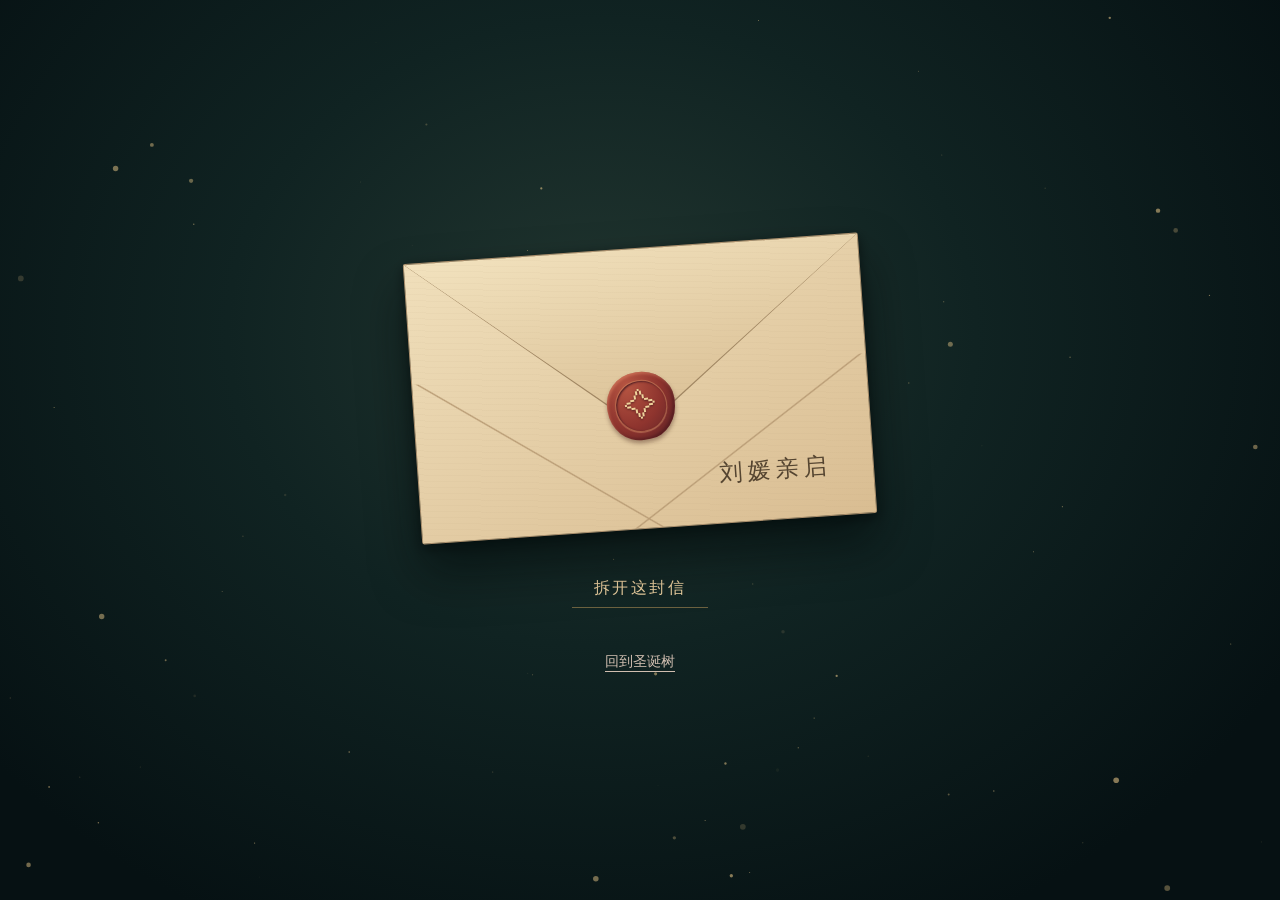
==== winter-letter.html @ 14ad2ff0 "Refine the classic particle tree and add a rare winter letter" ====
<!doctype html>
<html lang="zh-CN">
<head>
  <meta charset="utf-8">
  <meta name="viewport" content="width=device-width, initial-scale=1">
  <meta name="theme-color" content="#0a1717">
  <meta name="robots" content="noindex, nofollow">
  <title>藏在树梢的信</title>
  <link rel="icon" href="data:,">
  <style>
    :root {
      color-scheme: dark;
      --serif: "Songti SC", "STSong", "Noto Serif CJK SC", SimSun, Georgia, serif;
      --sans: system-ui, "Microsoft YaHei", sans-serif;
      --gold: #dfbc7b;
    }
    *, *::before, *::after { box-sizing: border-box; }
    body {
      margin: 0;
      color: #eee3c9;
      background: radial-gradient(ellipse at 47% 37%, #223630 0%, #102322 39%, #061113 83%);
      font-family: var(--sans);
    }
    #starlight { position: fixed; inset: 0; width: 100%; height: 100%; pointer-events: none; }
    main {
      position: relative;
      min-height: 100vh;
      min-height: 100svh;
      display: flex;
      flex-direction: column;
      align-items: center;
      justify-content: center;
      gap: clamp(1.4rem, 4vh, 2.5rem);
      padding: max(2.5rem, env(safe-area-inset-top)) 1.25rem max(1.5rem, env(safe-area-inset-bottom));
    }
    details { position: relative; width: min(100%, 32rem); }
    summary {
      display: block;
      width: 100%;
      list-style: none;
      cursor: pointer;
      -webkit-tap-highlight-color: transparent;
      touch-action: manipulation;
    }
    summary::-webkit-details-marker { display: none; }
    summary:focus-visible, .back:focus-visible { outline: 2px solid #f4d295; outline-offset: .4rem; border-radius: .3rem; }
    .parcel { display: grid; justify-items: center; gap: 2.5rem; padding-top: .7rem; }
    .envelope-art {
      position: relative;
      display: block;
      width: min(91%, 28.5rem);
      aspect-ratio: 1.62;
      transform: rotate(-4deg);
      background: linear-gradient(143deg, #e1c89d, #c0a071);
      border: 1px solid #ad906d;
      border-radius: .14rem;
      box-shadow: 0 1.8rem 3rem #02080894, 0 .25rem .75rem #030b0b7d;
      transition: transform .35s ease, box-shadow .35s ease;
      isolation: isolate;
    }
    summary:hover .envelope-art, summary:focus-visible .envelope-art {
      transform: translateY(-.25rem) rotate(-2deg);
      box-shadow: 0 2.3rem 3.3rem #02080891, 0 0 2rem #eac17b14;
    }
    .envelope-art::before {
      content: "";
      position: absolute;
      inset: 0;
      background:
        linear-gradient(34deg, transparent 49.5%, #b99c75 50%, transparent 50.5%) 0 100%/54% 57% no-repeat,
        linear-gradient(-34deg, transparent 49.5%, #b99c75 50%, transparent 50.5%) 100% 100%/54% 57% no-repeat,
        linear-gradient(154deg,#f0dfbb,#d9bd92);
    }
    .envelope-art::after, .paper::after {
      content: "";
      position: absolute;
      inset: 0;
      pointer-events: none;
      opacity: .25;
      background: repeating-linear-gradient(5deg, transparent 0 2px, #a58d6933 2px 3px, transparent 3px 6px);
    }
    .flap {
      position: absolute;
      inset: 0 0 35%;
      background: #a08662;
      clip-path: polygon(0 0, 100% 0, 50% 100%);
    }
    .flap::after {
      content: "";
      position: absolute;
      inset: 0 0 2px;
      clip-path: polygon(0 0, 100% 0, 50% 100%);
      background: linear-gradient(169deg,#f2e2be,#d8bd92 91%);
    }
    .seal {
      position: absolute;
      z-index: 1;
      left: 50%;
      top: 56%;
      transform: translate(-50%,-50%) rotate(-5deg);
      display: grid;
      place-items: center;
      width: 15%;
      aspect-ratio: 1;
      border-radius: 47% 50% 44% 46% / 47% 45% 52% 49%;
      background: radial-gradient(ellipse at 33% 18%,#b65542,#8e342e 53%,#632427 88%);
      box-shadow: inset 1px 2px 3px #f49a7470, inset -2px -2px 3px #4a171c99, 0 3px 4px #50312475;
    }
    .seal::before {
      content: "";
      position: absolute;
      inset: 12%;
      border-radius: 50%;
      border: 1px solid #d798696f;
      box-shadow: inset 1px 1px 2px #4d1d22, 0 1px 1px #d8916d88;
    }
    .seal::after {
      content: "✧";
      color: #efd29b;
      font: 2rem/1 Georgia, serif;
      text-shadow: 0 1px 2px #582222;
    }
    .addressee {
      position: absolute;
      right: 9%;
      bottom: 12%;
      color: #544430;
      font: 500 clamp(1.05rem, 4vw, 1.45rem)/1.4 var(--serif);
      letter-spacing: .22em;
    }
    .invitation {
      padding: .5rem 1.35rem;
      border-bottom: 1px solid #be995b88;
      color: #edd1a1;
      font-size: 1rem;
      letter-spacing: .16em;
    }
    .fold-again { display: none; }
    details[open] .parcel { display: none; }
    details[open] summary {
      position: absolute;
      z-index: 2;
      top: .65rem;
      right: .65rem;
      width: auto;
      padding: .6rem .7rem;
      color: #746242;
      font-size: .84rem;
    }
    details[open] summary:focus-visible { outline-color: #865d39; }
    details[open] .fold-again { display: inline; }
    .paper {
      position: relative;
      padding: clamp(2.4rem, 8vw, 3.85rem) clamp(1.4rem, 7vw, 3.2rem) 2.3rem;
      background: linear-gradient(122deg,#f7efdb,#ecdfbd);
      border: 1px solid #e6d1a9;
      box-shadow: 0 1.4rem 3.5rem #020a0a99;
      color: #403b31;
      font: 1.04rem/1.95 var(--serif);
    }
    details[open] .paper { animation: unfold .5s ease-out both; }
    .paper::before {
      content: "";
      position: absolute;
      inset: .48rem;
      pointer-events: none;
      border: 1px solid #baa2715e;
    }
    .paper > * { position: relative; z-index: 1; }
    h1 { margin: 0 0 1rem; font: 600 clamp(1.4rem,5vw,1.9rem)/1.5 var(--serif); }
    .paper p { margin: .9rem 0; }
    .paper .confession {
      margin: 1.3rem 0;
      color: #8b3433;
      font-size: clamp(1.65rem,6vw,2.2rem);
      font-weight: 600;
      letter-spacing: .08em;
    }
    .paper .closing { margin: 1rem 0 .1rem; text-align: right; color: #6a5842; }
    .back { padding: .5rem .6rem; color: #d0beb0; text-underline-offset: .32em; font-size: .9rem; }
    .back:hover { color: #f6dbad; }
    @keyframes unfold {
      from { opacity: 0; transform: translateY(.8rem) rotate(-1.4deg); }
      to { opacity: 1; transform: none; }
    }
    @media (max-width: 440px) {
      main { padding-inline: 1rem; }
      .seal::after { font-size: 1.6rem; }
    }
    @media (prefers-reduced-motion: reduce) {
      *, *::before, *::after { animation: none !important; transition: none !important; }
    }
  </style>
</head>
<body>
  <canvas id="starlight" aria-hidden="true"></canvas>
  <main>
    <details id="envelope">
      <summary id="open-letter">
        <span class="parcel">
          <span class="envelope-art" aria-hidden="true">
            <span class="flap"></span>
            <span class="seal"></span>
            <span class="addressee">刘媛亲启</span>
          </span>
          <span class="invitation">拆开这封信</span>
        </span>
        <span class="fold-again">收好信纸</span>
      </summary>
      <article id="letter" class="paper" aria-labelledby="salutation">
        <h1 id="salutation">刘媛，</h1>
        <p>要是今年能许一个小愿望，我想和你一起去看灯。天刚暗就出门，沿着亮起来的那条路慢慢走。</p>
        <p>其实去哪条街都好。我最期待的，是转过头时正好能看见你。</p>
        <p class="confession">我喜欢你。</p>
        <p>这句话藏在树上有一会儿了。很高兴，今晚拆开它的人是你。</p>
        <p class="closing">圣诞快乐。</p>
      </article>
    </details>
    <a class="back" href="./#tree">回到圣诞树</a>
  </main>
  <script>
    (() => {
      const canvas = document.getElementById("starlight");
      const ink = canvas.getContext("2d");
      if (!ink) return;
      const motion = matchMedia("(prefers-reduced-motion: reduce)");
      let width, height, frame, last = -100, time = 0;
      const beads = Array.from({ length: 80 }, () => ({
        x: Math.random(), y: Math.random(), radius: .5 + Math.random() ** 3 * 2.5,
        phase: Math.random() * Math.PI * 2, drift: .5 + Math.random() * .5
      }));
      function draw(now) {
        frame = 0;
        if (now - last >= 32 || motion.matches) {
          time += motion.matches ? 0 : Math.min((now - last) / 1000, .05);
          last = now;
          ink.clearRect(0, 0, width, height);
          ink.fillStyle = "#f3cf8e";
          for (const bead of beads) {
            const x = bead.x * width + Math.sin(time * .14 + bead.phase) * 9;
            const y = ((bead.y + time * .005 * bead.drift) % 1) * height;
            ink.globalAlpha = .3 + .25 * Math.sin(time * .8 + bead.phase);
            ink.beginPath();
            ink.arc(x, y, bead.radius, 0, Math.PI * 2);
            ink.fill();
          }
          ink.globalAlpha = 1;
        }
        if (!motion.matches && !document.hidden) frame = requestAnimationFrame(draw);
      }
      function resize() {
        if (frame) cancelAnimationFrame(frame);
        width = canvas.clientWidth;
        height = canvas.clientHeight;
        const scale = Math.min(1.75, devicePixelRatio || 1);
        canvas.width = Math.round(width * scale);
        canvas.height = Math.round(height * scale);
        ink.setTransform(scale, 0, 0, scale, 0, 0);
        last = -100;
        draw(performance.now());
      }
      window.addEventListener("resize", resize);
      motion.addEventListener?.("change", resize);
      document.addEventListener("visibilitychange", resize);
      resize();
    })();
  </script>
</body>
</html>
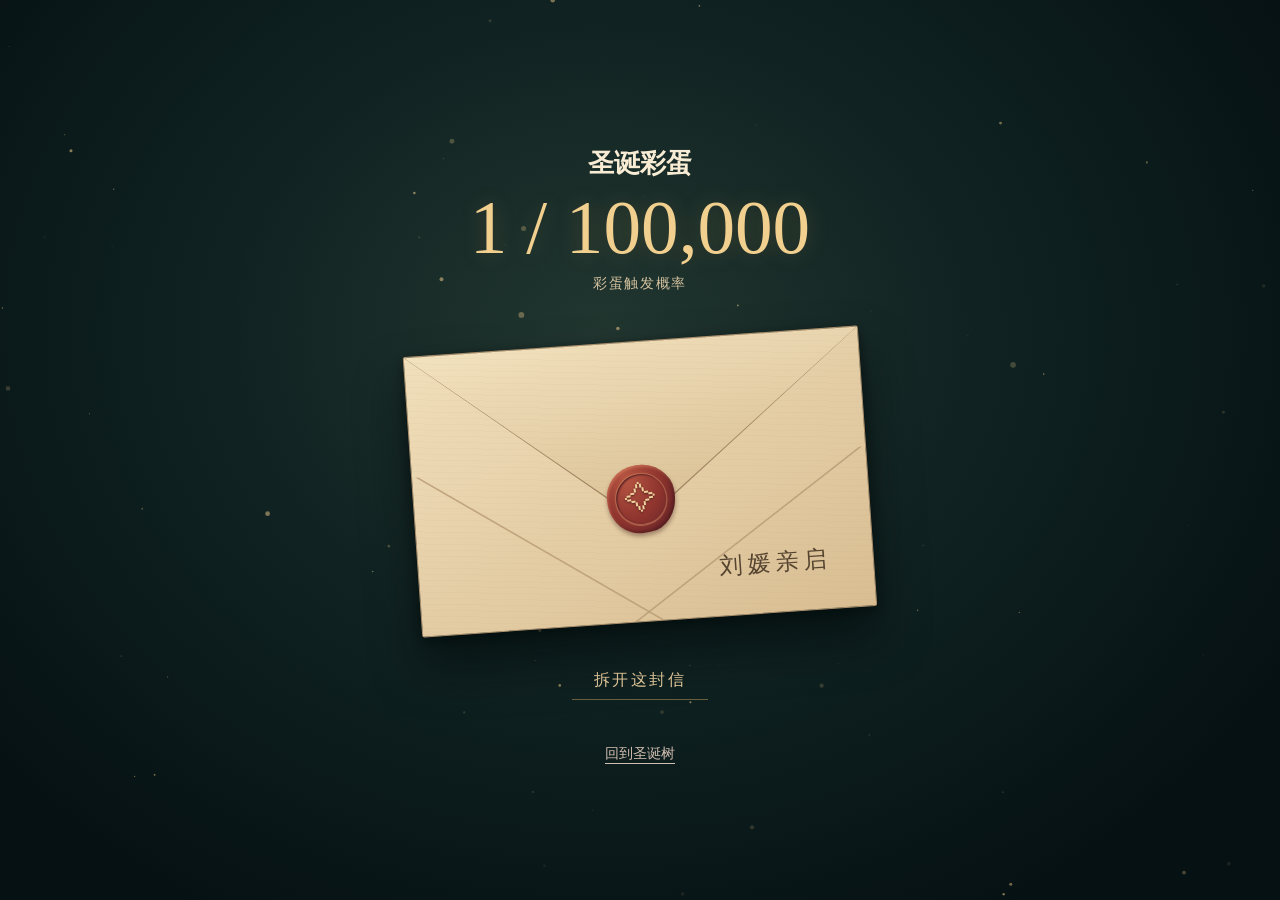
==== commit 046140b3: "Reveal the one-in-100,000 odds when the winter letter is drawn" ====
--- a/winter-letter.html
+++ b/winter-letter.html
@@ -34,6 +34,22 @@
       padding: max(2.5rem, env(safe-area-inset-top)) 1.25rem max(1.5rem, env(safe-area-inset-bottom));
     }
     details { position: relative; width: min(100%, 32rem); }
+    .draw-result {
+      text-align: center;
+      color: #f9ecd5;
+    }
+    .draw-result h2 { margin: 0; font: 600 clamp(1.2rem, 4vw, 1.65rem)/1.4 var(--serif); }
+    .draw-result p { margin: .25rem 0 0; }
+    .odds {
+      display: block;
+      font: 500 clamp(2.9rem, 9.2vw, 4.7rem)/1.13 Georgia, var(--serif);
+      color: #f1cf8e;
+      font-variant-numeric: lining-nums tabular-nums;
+      text-shadow: 0 0 1.4rem #dda75038;
+      white-space: nowrap;
+    }
+    .odds-caption { display: block; margin-top: .28rem; color: #d6c4a1; font-size: .875rem; letter-spacing: .12em; }
+    main:has(#envelope[open]) .draw-result { display: none; }
     summary {
       display: block;
       width: 100%;
@@ -195,6 +211,10 @@
 <body>
   <canvas id="starlight" aria-hidden="true"></canvas>
   <main>
+    <header class="draw-result" id="draw-result">
+      <h2 id="draw-heading">圣诞彩蛋</h2>
+      <p aria-label="彩蛋触发概率：十万分之一"><strong class="odds">1 / 100,000</strong><span class="odds-caption">彩蛋触发概率</span></p>
+    </header>
     <details id="envelope">
       <summary id="open-letter">
         <span class="parcel">
@@ -220,6 +240,12 @@
   </main>
   <script>
     (() => {
+      if (location.hash === "#draw" || history.state?.winterLetterDraw === true) {
+        document.getElementById("draw-heading").textContent = "你抽中了圣诞彩蛋";
+        if (location.hash === "#draw") {
+          history.replaceState({ winterLetterDraw: true }, "", location.pathname + location.search);
+        }
+      }
       const canvas = document.getElementById("starlight");
       const ink = canvas.getContext("2d");
       if (!ink) return;
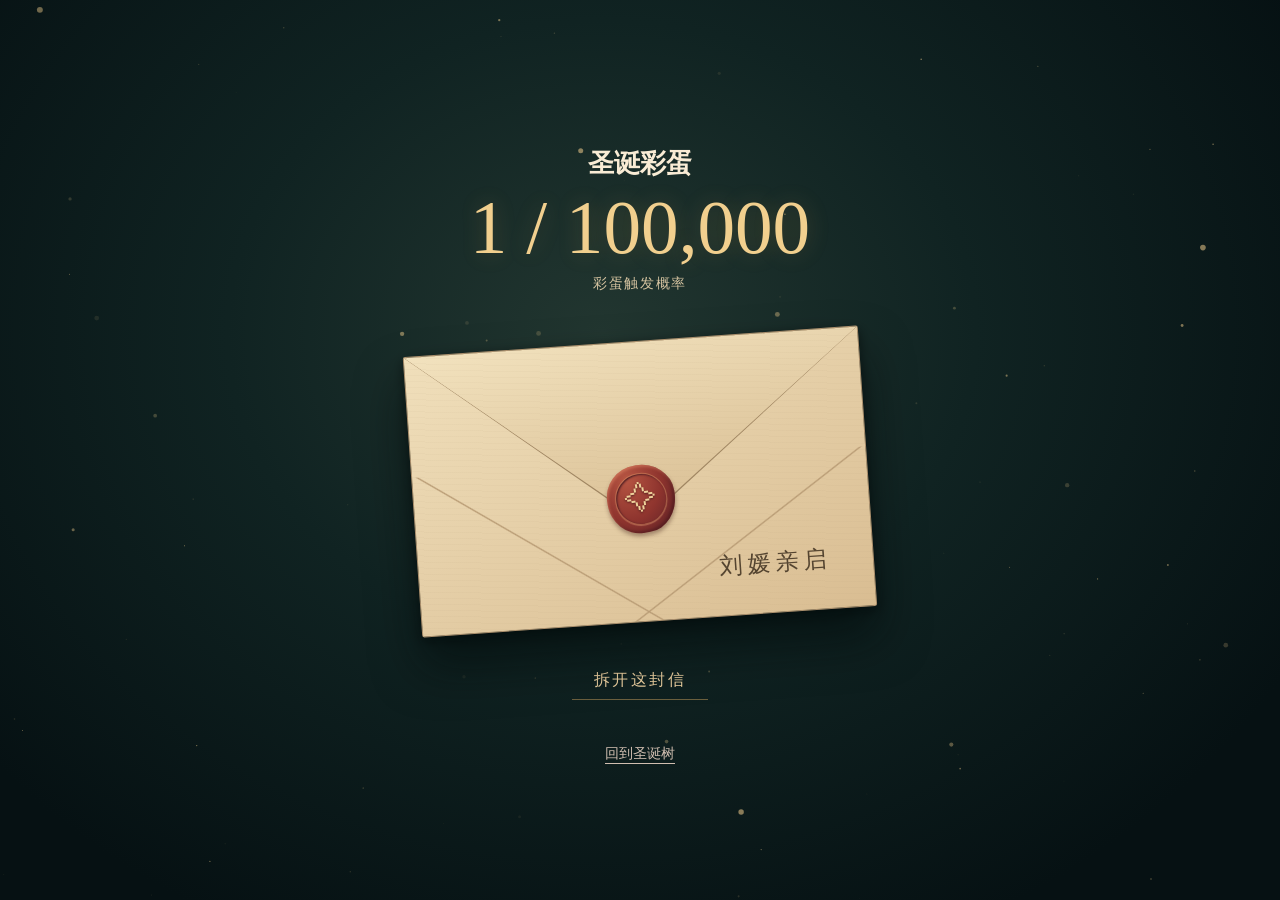
==== commit 90b7d953: "Temporarily preview the winter letter with one-in-two odds" ====
--- a/winter-letter.html
+++ b/winter-letter.html
@@ -240,10 +240,17 @@
   </main>
   <script>
     (() => {
-      if (location.hash === "#draw" || history.state?.winterLetterDraw === true) {
+      const trialDraw = location.hash === "#trial-draw" || history.state?.winterLetterTrial === true;
+      if (trialDraw || location.hash === "#draw" || history.state?.winterLetterDraw === true) {
         document.getElementById("draw-heading").textContent = "你抽中了圣诞彩蛋";
-        if (location.hash === "#draw") {
-          history.replaceState({ winterLetterDraw: true }, "", location.pathname + location.search);
+        if (trialDraw) {
+          const odds = document.querySelector(".odds");
+          odds.textContent = "1 / 2";
+          odds.parentElement.setAttribute("aria-label", "本次体验的触发概率：二分之一");
+          document.querySelector(".odds-caption").textContent = "本次体验的触发概率";
+        }
+        if (location.hash === "#draw" || location.hash === "#trial-draw") {
+          history.replaceState({ winterLetterDraw: true, winterLetterTrial: trialDraw }, "", location.pathname + location.search);
         }
       }
       const canvas = document.getElementById("starlight");
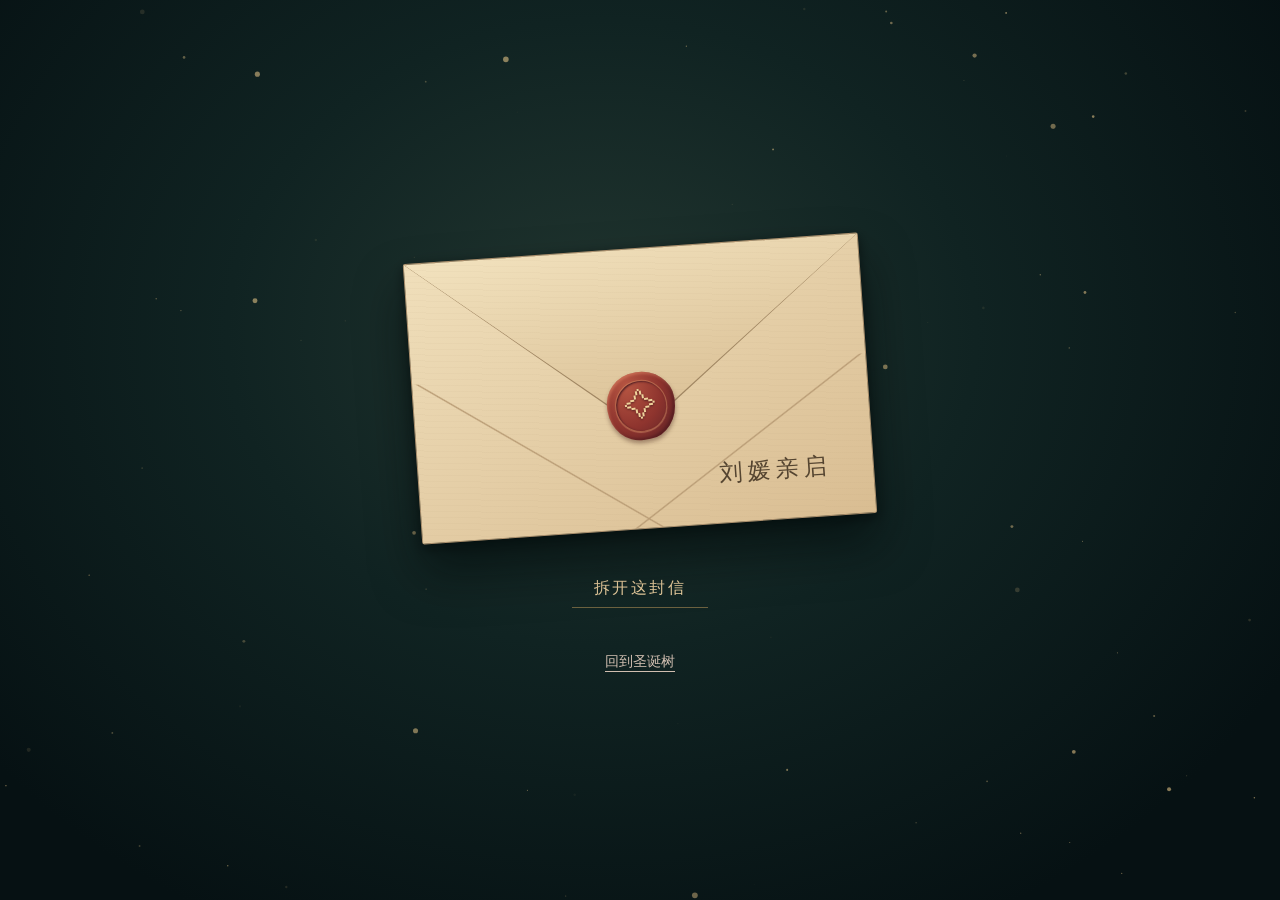
==== commit fc5a5477: "Reveal the odds on a surprise screen before delivering the sealed letter" ====
--- a/winter-letter.html
+++ b/winter-letter.html
@@ -34,22 +34,6 @@
       padding: max(2.5rem, env(safe-area-inset-top)) 1.25rem max(1.5rem, env(safe-area-inset-bottom));
     }
     details { position: relative; width: min(100%, 32rem); }
-    .draw-result {
-      text-align: center;
-      color: #f9ecd5;
-    }
-    .draw-result h2 { margin: 0; font: 600 clamp(1.2rem, 4vw, 1.65rem)/1.4 var(--serif); }
-    .draw-result p { margin: .25rem 0 0; }
-    .odds {
-      display: block;
-      font: 500 clamp(2.9rem, 9.2vw, 4.7rem)/1.13 Georgia, var(--serif);
-      color: #f1cf8e;
-      font-variant-numeric: lining-nums tabular-nums;
-      text-shadow: 0 0 1.4rem #dda75038;
-      white-space: nowrap;
-    }
-    .odds-caption { display: block; margin-top: .28rem; color: #d6c4a1; font-size: .875rem; letter-spacing: .12em; }
-    main:has(#envelope[open]) .draw-result { display: none; }
     summary {
       display: block;
       width: 100%;
@@ -211,10 +195,6 @@
 <body>
   <canvas id="starlight" aria-hidden="true"></canvas>
   <main>
-    <header class="draw-result" id="draw-result">
-      <h2 id="draw-heading">圣诞彩蛋</h2>
-      <p aria-label="彩蛋触发概率：十万分之一"><strong class="odds">1 / 100,000</strong><span class="odds-caption">彩蛋触发概率</span></p>
-    </header>
     <details id="envelope">
       <summary id="open-letter">
         <span class="parcel">
@@ -240,19 +220,6 @@
   </main>
   <script>
     (() => {
-      const trialDraw = location.hash === "#trial-draw" || history.state?.winterLetterTrial === true;
-      if (trialDraw || location.hash === "#draw" || history.state?.winterLetterDraw === true) {
-        document.getElementById("draw-heading").textContent = "你抽中了圣诞彩蛋";
-        if (trialDraw) {
-          const odds = document.querySelector(".odds");
-          odds.textContent = "1 / 2";
-          odds.parentElement.setAttribute("aria-label", "本次体验的触发概率：二分之一");
-          document.querySelector(".odds-caption").textContent = "本次体验的触发概率";
-        }
-        if (location.hash === "#draw" || location.hash === "#trial-draw") {
-          history.replaceState({ winterLetterDraw: true, winterLetterTrial: trialDraw }, "", location.pathname + location.search);
-        }
-      }
       const canvas = document.getElementById("starlight");
       const ink = canvas.getContext("2d");
       if (!ink) return;
